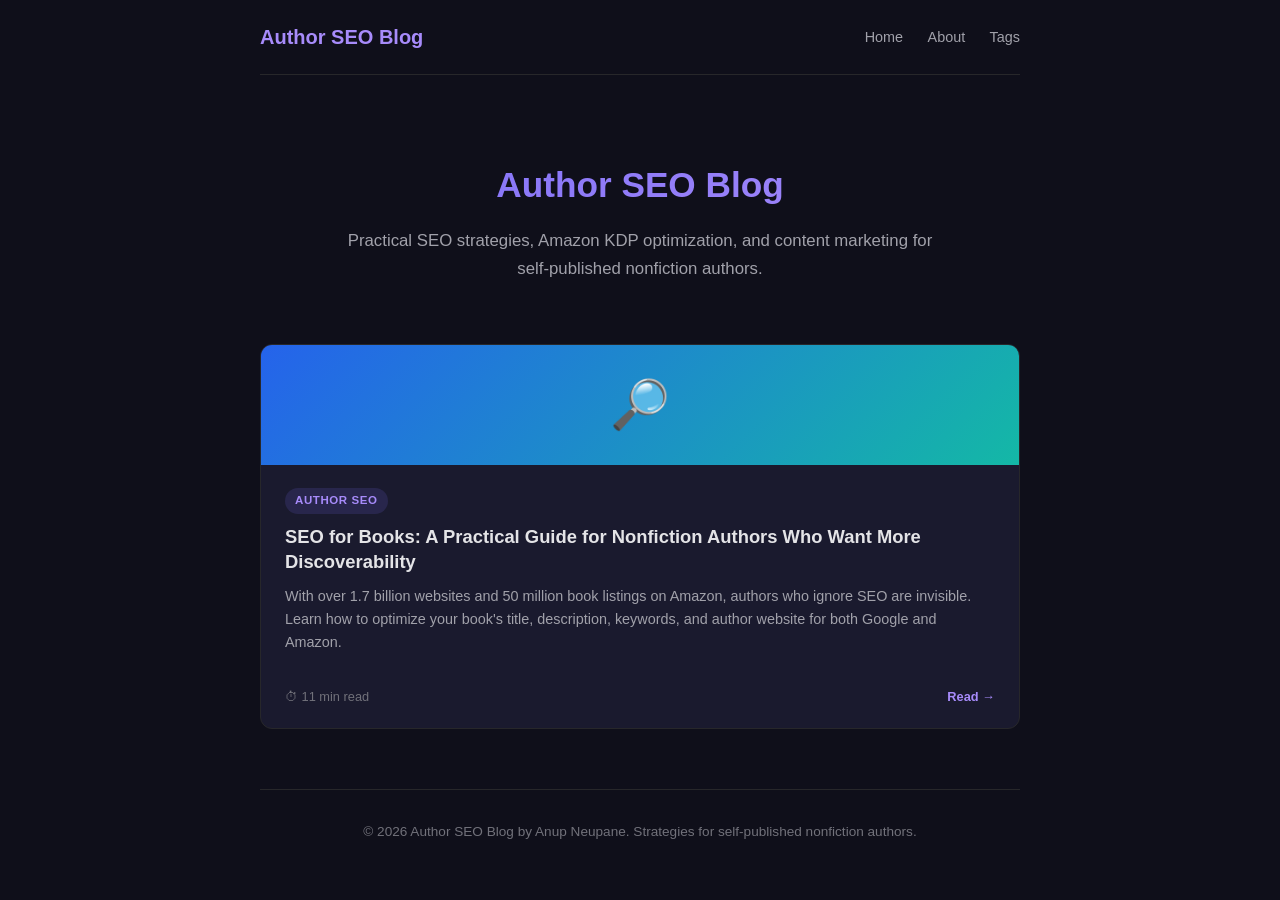
==== index.html @ a501ca28 "📝 [2026-07-01] "SEO for Books: A Practical Guide for Nonfiction Authors" — 3234w | KW: seo for books" ====
<!DOCTYPE html>
<html lang="en">
<head>
<meta charset="UTF-8">
<meta name="viewport" content="width=device-width, initial-scale=1.0">
<title>Author SEO Blog — Strategies for Self-Published Nonfiction Authors</title>
<meta name="description" content="Practical SEO strategies, Amazon KDP optimization, and content marketing for self-published nonfiction authors. Rank on Google, dominate Amazon search, and build authority.">
<link rel="stylesheet" href="/assets/css/styles.css">
<link rel="canonical" href="https://anupneupne.github.io">

<script type="application/ld+json">
{
  "@context": "https://schema.org",
  "@type": "WebSite",
  "name": "Author SEO Blog",
  "url": "https://anupneupne.github.io",
  "description": "Practical SEO strategies, Amazon KDP optimization, and content marketing for self-published nonfiction authors.",
  "author": {
    "@type": "Person",
    "name": "Anup Neupane"
  },
  "potentialAction": {
    "@type": "SearchAction",
    "target": {
      "@type": "EntryPoint",
      "urlTemplate": "https://anupneupne.github.io/tags.html?q={search_term_string}"
    },
    "query-input": "required name=search_term_string"
  }
}
</script>
</head>
<body>
<nav class="navbar">
  <a href="/" class="nav-brand">Author SEO Blog</a>
  <div class="nav-links">
    <a href="/">Home</a>
    <a href="/about.html">About</a>
    <a href="/tags.html">Tags</a>
  </div>
</nav>

<main>
<header class="site-header">
  <h1>Author SEO Blog</h1>
  <p>Practical SEO strategies, Amazon KDP optimization, and content marketing for self-published nonfiction authors.</p>
</header>

<div class="post-grid">
  <a href="posts/seo-for-books.html" class="post-card" style="text-decoration:none;color:inherit;">
    <div class="card-thumb" style="background:linear-gradient(135deg,#2563EB,#14B8A6)">🔎</div>
    <div class="card-body">
      <div class="post-meta"><span class="tag">Author SEO</span></div>
      <h3>SEO for Books: A Practical Guide for Nonfiction Authors Who Want More Discoverability</h3>
      <p>With over 1.7 billion websites and 50 million book listings on Amazon, authors who ignore SEO are invisible. Learn how to optimize your book's title, description, keywords, and author website for both Google and Amazon.</p>
    </div>
    <div class="card-footer">
      <span class="read-time">⏱ 11 min read</span>
      <span class="read-more">Read →</span>
    </div>
  </a>
</div>
</main>

<footer class="site-footer">
  <p>&copy; 2026 Author SEO Blog by Anup Neupane. Strategies for self-published nonfiction authors.</p>
</footer>
</body>
</html>
---- assets/css/styles.css ----
:root {
  --bg: #0f0f1a;
  --bg2: #1a1a2e;
  --text: #e4e4e7;
  --text2: #a1a1aa;
  --text3: #71717a;
  --accent: #7c6ef7;
  --accent2: #a78bfa;
  --border: #27272a;
  --radius: 12px;
  --radius-sm: 8px;
  --font-sans: -apple-system, BlinkMacSystemFont, 'Segoe UI', Roboto, sans-serif;
  --font-serif: Georgia, 'Times New Roman', serif;
  --warning: #fbbf24;
}

* { margin: 0; padding: 0; box-sizing: border-box; }

body {
  background: var(--bg);
  color: var(--text);
  font-family: var(--font-sans);
  line-height: 1.7;
  max-width: 800px;
  margin: 0 auto;
  padding: 0 20px;
}

/* Navbar */
.navbar {
  display: flex;
  justify-content: space-between;
  align-items: center;
  padding: 20px 0;
  border-bottom: 1px solid var(--border);
  margin-bottom: 40px;
}
.nav-brand {
  font-size: 1.25rem;
  font-weight: 700;
  color: var(--accent2);
  text-decoration: none;
}
.nav-links a {
  color: var(--text2);
  text-decoration: none;
  margin-left: 20px;
  font-size: .9rem;
}
.nav-links a:hover { color: var(--accent2); }

/* Site Header */
.site-header {
  text-align: center;
  padding: 40px 0 60px;
}
.site-header h1 {
  font-size: 2.2rem;
  margin-bottom: 12px;
  background: linear-gradient(135deg, var(--accent), var(--accent2));
  -webkit-background-clip: text;
  -webkit-text-fill-color: transparent;
  background-clip: text;
}
.site-header p {
  color: var(--text2);
  font-size: 1.05rem;
  max-width: 600px;
  margin: 0 auto;
}

/* Post Grid */
.post-grid {
  display: grid;
  gap: 24px;
  padding-bottom: 60px;
}

/* Post Card */
.post-card {
  display: block;
  background: var(--bg2);
  border: 1px solid var(--border);
  border-radius: var(--radius);
  overflow: hidden;
  transition: transform .2s, border-color .2s;
}
.post-card:hover {
  transform: translateY(-2px);
  border-color: var(--accent);
}
.card-thumb {
  height: 120px;
  display: flex;
  align-items: center;
  justify-content: center;
  font-size: 3rem;
}
.card-body {
  padding: 20px 24px;
}
.card-body .post-meta {
  margin-bottom: 10px;
}
.card-body h3 {
  font-size: 1.15rem;
  line-height: 1.4;
  margin-bottom: 10px;
  color: var(--text);
}
.card-body p {
  font-size: .9rem;
  color: var(--text2);
  line-height: 1.6;
}
.card-footer {
  display: flex;
  justify-content: space-between;
  align-items: center;
  padding: 12px 24px 20px;
  font-size: .8rem;
  color: var(--text3);
}
.read-more { color: var(--accent2); font-weight: 600; }

/* Tags */
.tag {
  display: inline-block;
  padding: 3px 10px;
  border-radius: 20px;
  font-size: .72rem;
  font-weight: 600;
  text-transform: uppercase;
  letter-spacing: .05em;
  background: rgba(124,110,247,.15);
  color: var(--accent2);
}
.tag.green { background: rgba(34,197,94,.15); color: #4ade80; }
.tag.orange { background: rgba(251,146,60,.15); color: #fb923c; }
.tag.pink { background: rgba(236,72,153,.15); color: #f472b6; }

/* Post Article */
.post-article {
  padding: 20px 0 60px;
}
.post-header {
  margin-bottom: 32px;
}
.post-header .post-meta {
  display: flex;
  gap: 16px;
  align-items: center;
  margin-bottom: 16px;
  font-size: .85rem;
  color: var(--text3);
}
.post-header h1 {
  font-size: 2rem;
  line-height: 1.3;
  margin-bottom: 12px;
  color: var(--text);
}
.author-row {
  font-size: .9rem;
  color: var(--text2);
}
.author-row a {
  color: var(--accent2);
  text-decoration: none;
}

/* Article Body */
.post-article h2 {
  font-size: 1.4rem;
  margin-top: 40px;
  margin-bottom: 16px;
  color: var(--text);
  line-height: 1.3;
}
.post-article h3 {
  font-size: 1.1rem;
  margin-top: 24px;
  margin-bottom: 12px;
  color: var(--text);
}
.post-article p {
  font-size: 1rem;
  line-height: 1.8;
  margin-bottom: 16px;
  color: var(--text);
}
.post-article strong {
  color: #fff;
  font-weight: 600;
}
.post-article a {
  color: var(--accent2);
  text-decoration: underline;
}
.post-article ol, .post-article ul {
  margin: 16px 0 16px 24px;
}
.post-article li {
  margin-bottom: 10px;
  line-height: 1.7;
  color: var(--text);
}
.post-article .conclusion {
  margin-top: 40px;
  padding: 20px;
  background: var(--bg2);
  border-radius: var(--radius-sm);
  border-left: 4px solid var(--accent);
  font-size: 1rem;
  line-height: 1.8;
}

/* TL;DR Box */
.tldr-box {
  background: linear-gradient(135deg, rgba(124,110,247,.08), rgba(167,139,250,.04));
  border: 1px solid rgba(124,110,247,.3);
  border-left: 4px solid var(--accent);
  border-radius: var(--radius-sm);
  padding: 20px 24px;
  margin: 28px 0;
  font-family: var(--font-sans);
}
.tldr-label {
  font-size: .75rem; font-weight: 700; text-transform: uppercase;
  letter-spacing: .1em; color: var(--accent2); margin-bottom: 12px;
}
.tldr-box ul { margin: 0 0 14px 16px; }
.tldr-box li { font-size: .93rem; margin-bottom: 6px; color: var(--text); line-height: 1.5; }
.tldr-answer {
  border-top: 1px solid var(--border); padding-top: 12px; margin-top: 4px;
  font-size: .92rem; color: var(--text2); line-height: 1.6;
}
.tldr-answer strong { color: var(--accent2); }

/* Quick Answer */
.quick-answer {
  background: rgba(74,222,128,.06);
  border: 1px solid rgba(74,222,128,.2);
  border-radius: var(--radius-sm);
  padding: 16px 20px; margin: 20px 0;
  font-family: var(--font-sans);
}
.qa-label { font-size: .75rem; font-weight: 700; text-transform: uppercase;
  letter-spacing: .08em; color: #4ade80; margin-bottom: 8px; }
.quick-answer p { font-size: .95rem; line-height: 1.65; color: var(--text); margin: 0; }

/* Facts Table */
.facts-table { background: var(--bg2); border: 1px solid var(--border); border-radius: var(--radius-sm); padding: 16px 20px; margin: 28px 0; font-family: var(--font-sans); overflow-x: auto; }
.facts-label { font-size: .75rem; font-weight: 700; text-transform: uppercase; letter-spacing: .08em; color: var(--warning); margin-bottom: 12px; }
.facts-table table { width: 100%; border-collapse: collapse; font-size: .88rem; }
.facts-table th { text-align: left; color: var(--text3); font-weight: 600; font-size: .78rem; text-transform: uppercase; letter-spacing: .05em; padding: 6px 10px; border-bottom: 1px solid var(--border); }
.facts-table td { padding: 10px; color: var(--text); border-bottom: 1px solid var(--border); line-height: 1.5; vertical-align: top; }
.facts-table tr:last-child td { border-bottom: none; }
.facts-table td:first-child { font-weight: 600; color: #fff; width: 55%; }

/* Callout */
.callout {
  background: rgba(124,110,247,.06);
  border: 1px solid rgba(124,110,247,.2);
  border-left: 4px solid var(--accent);
  border-radius: var(--radius-sm);
  padding: 16px 20px;
  margin: 24px 0;
}
.callout p { font-size: .92rem; color: var(--text); margin: 0; line-height: 1.6; }

/* FAQ */
.faq-item { border: 1px solid var(--border); border-radius: var(--radius-sm); margin-bottom: 12px; overflow: hidden; }
.faq-q { font-family: var(--font-sans); font-size: 1rem; font-weight: 700; color: var(--text); padding: 16px 20px; margin: 0; background: var(--bg2); border-bottom: 1px solid var(--border); }
.faq-a { padding: 16px 20px; }
.faq-a p { font-family: var(--font-sans); font-size: .93rem; color: var(--text2); margin: 0; line-height: 1.7; }

/* Footer */
.site-footer {
  border-top: 1px solid var(--border);
  padding: 30px 0;
  text-align: center;
  font-size: .85rem;
  color: var(--text3);
}
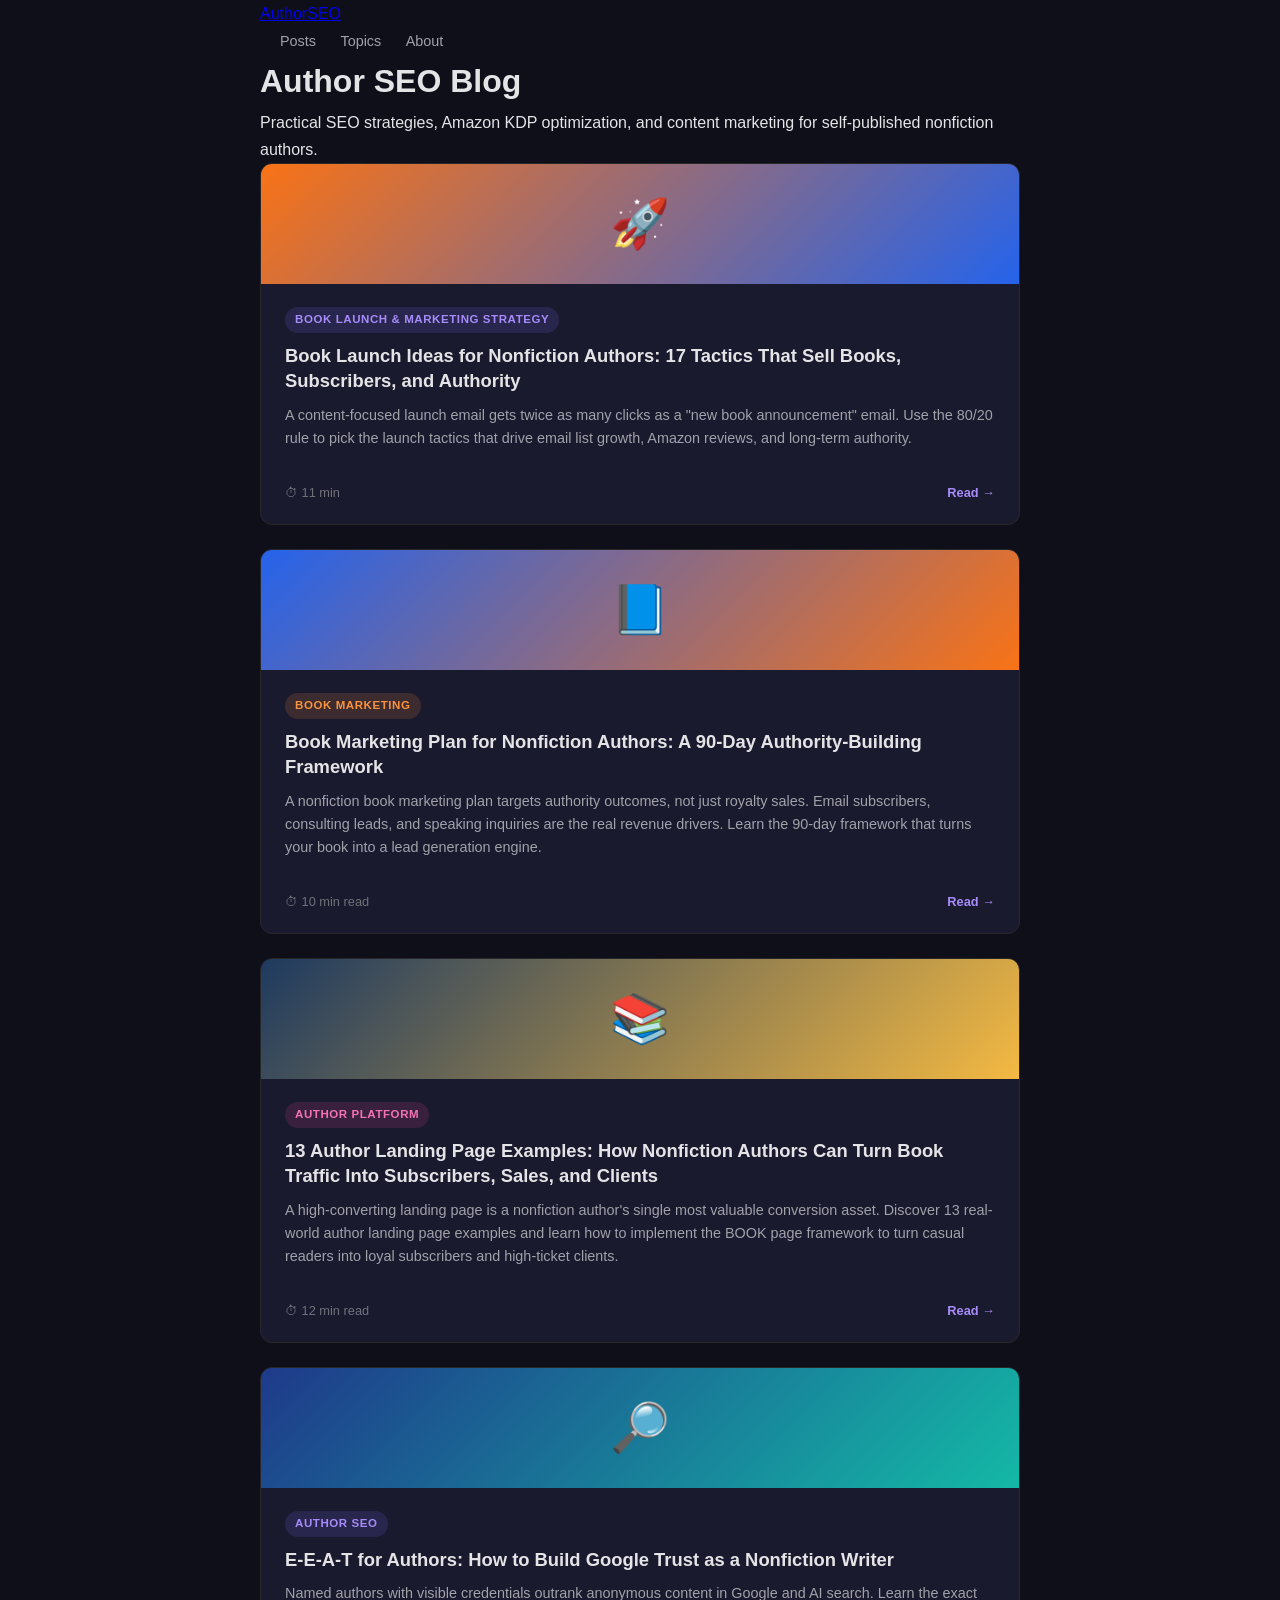
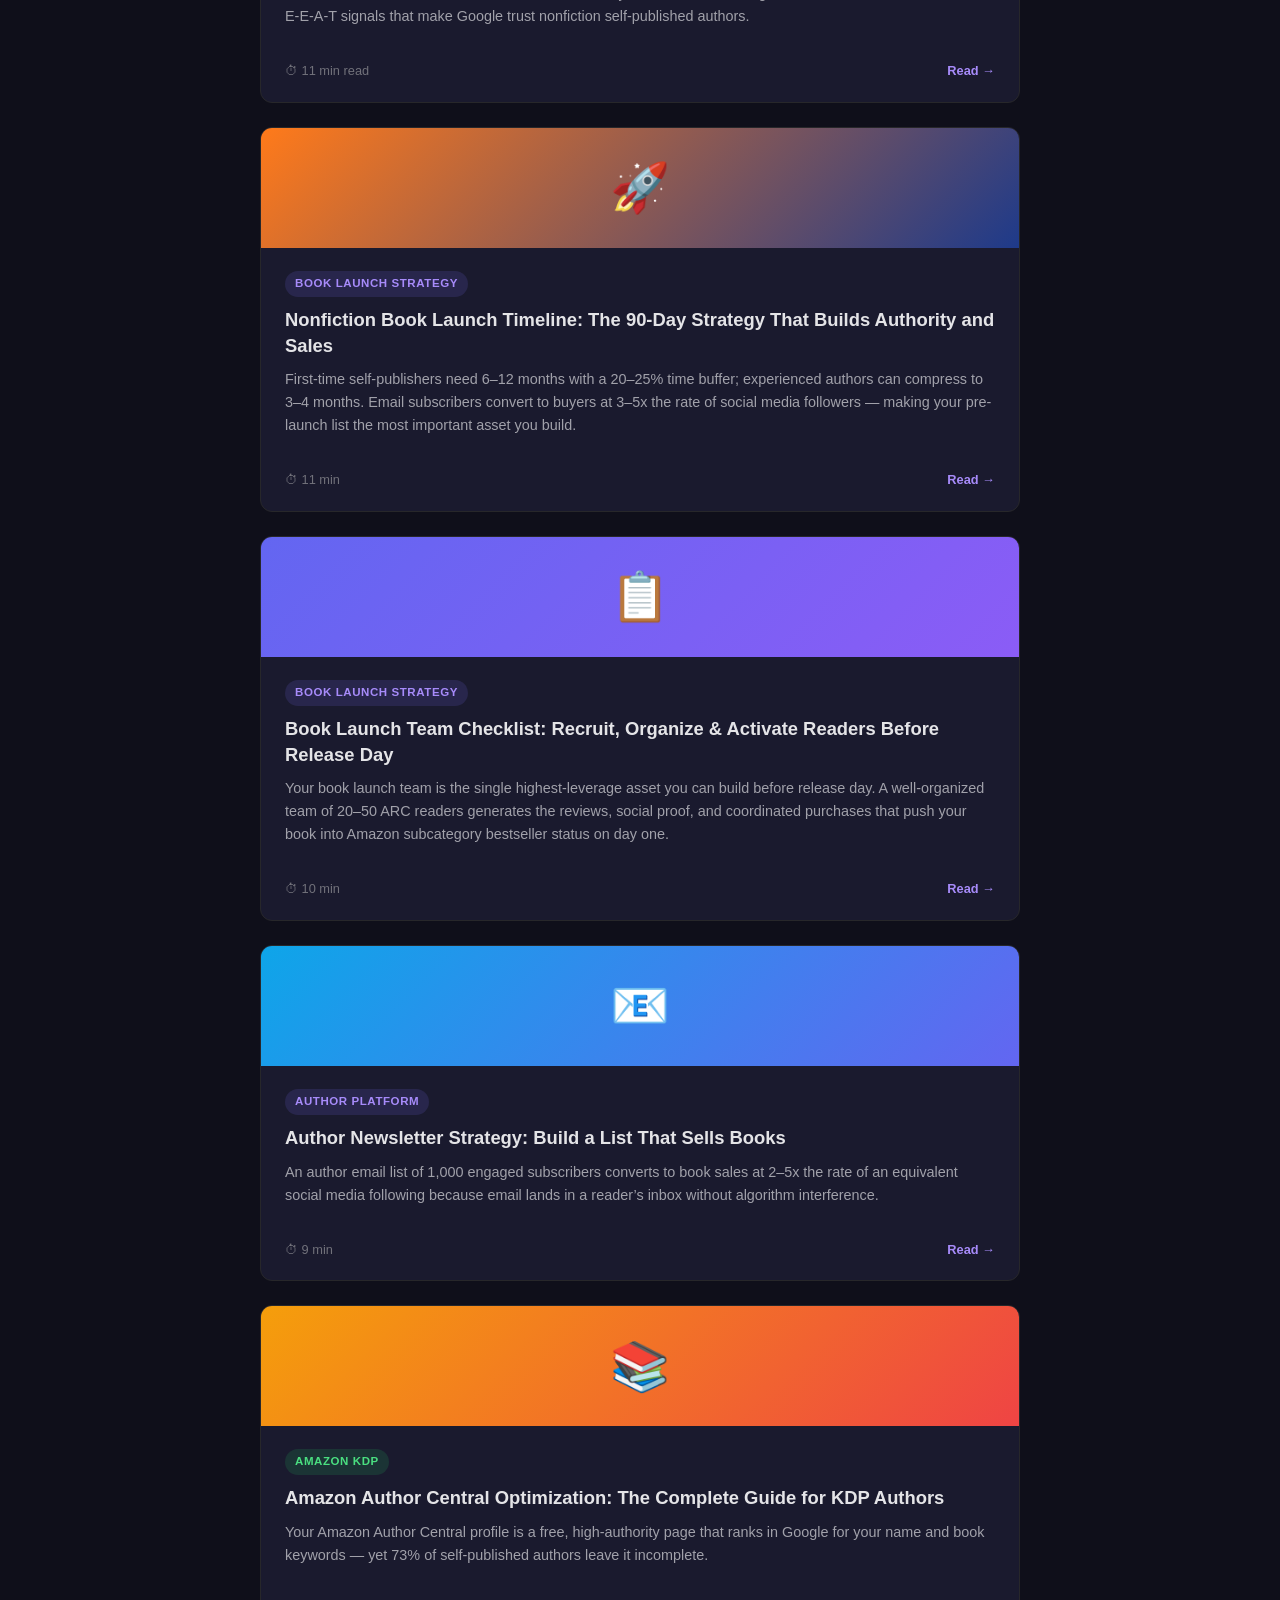
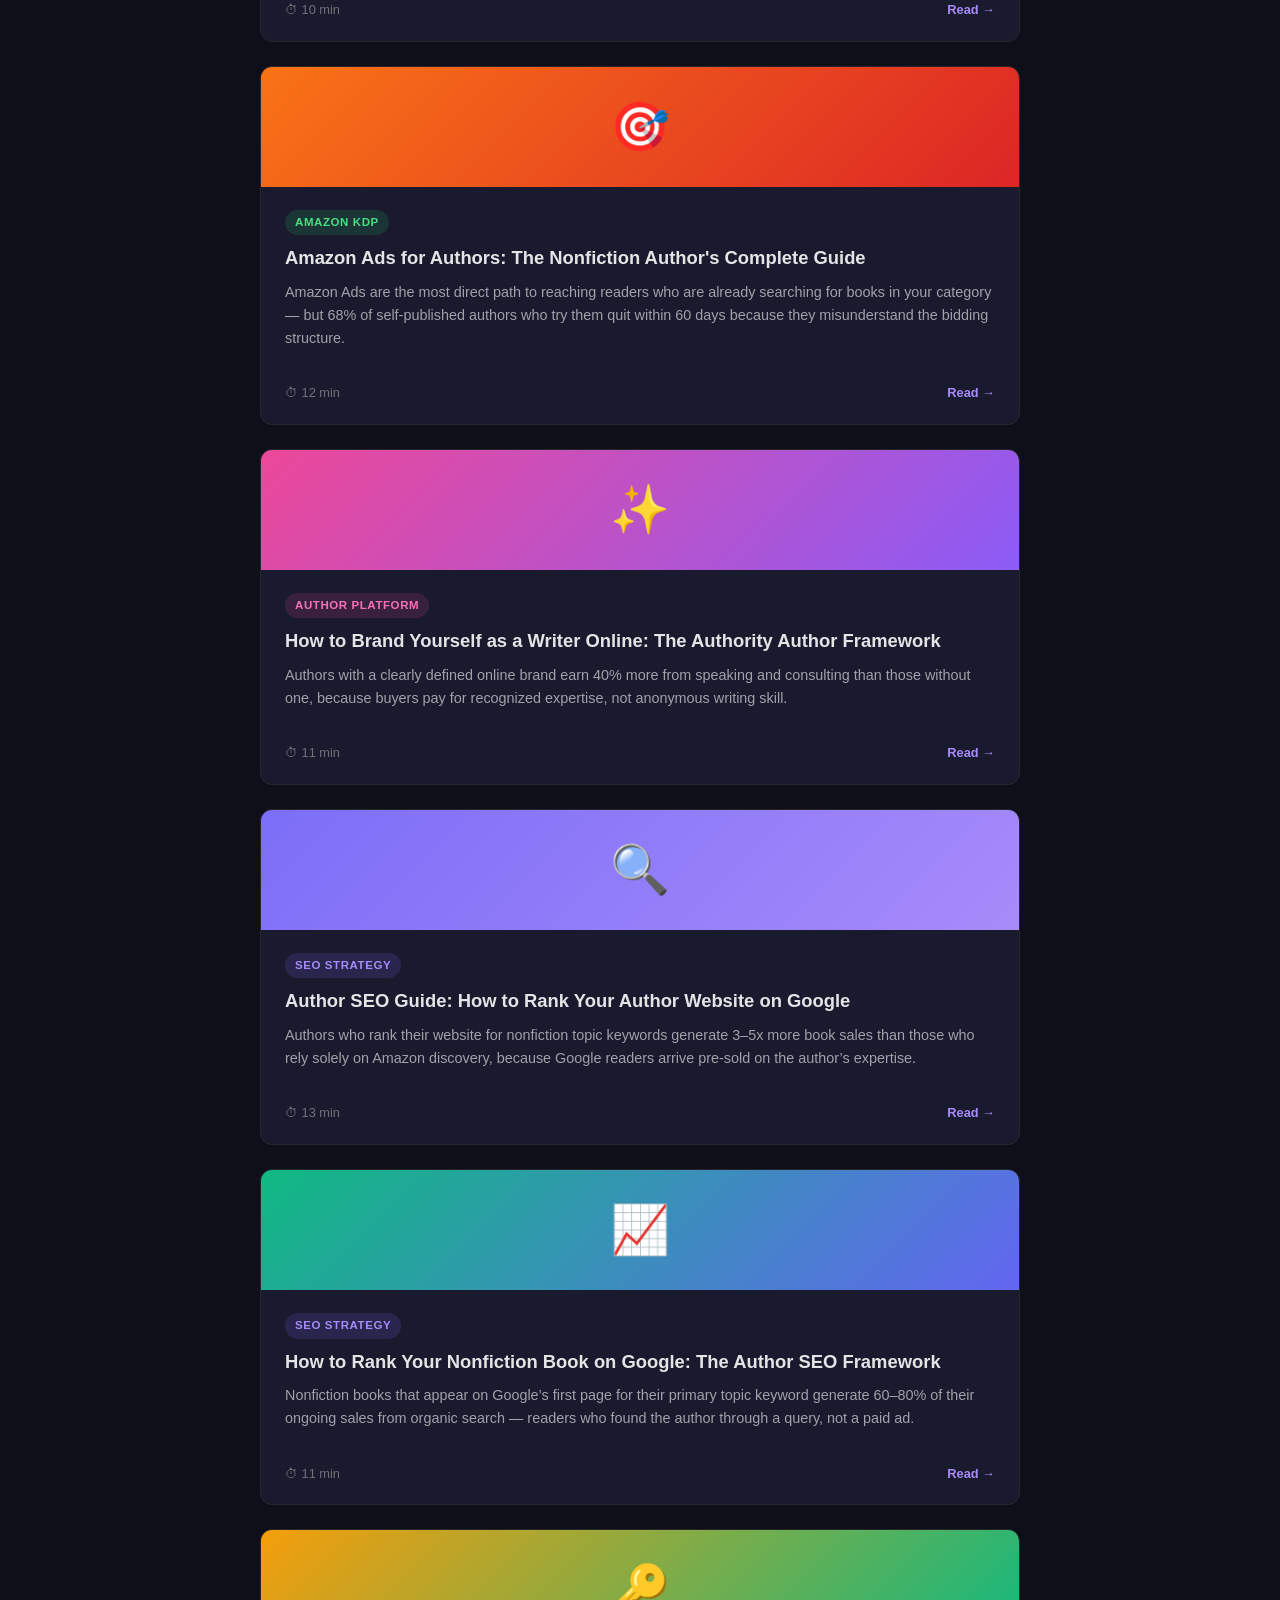
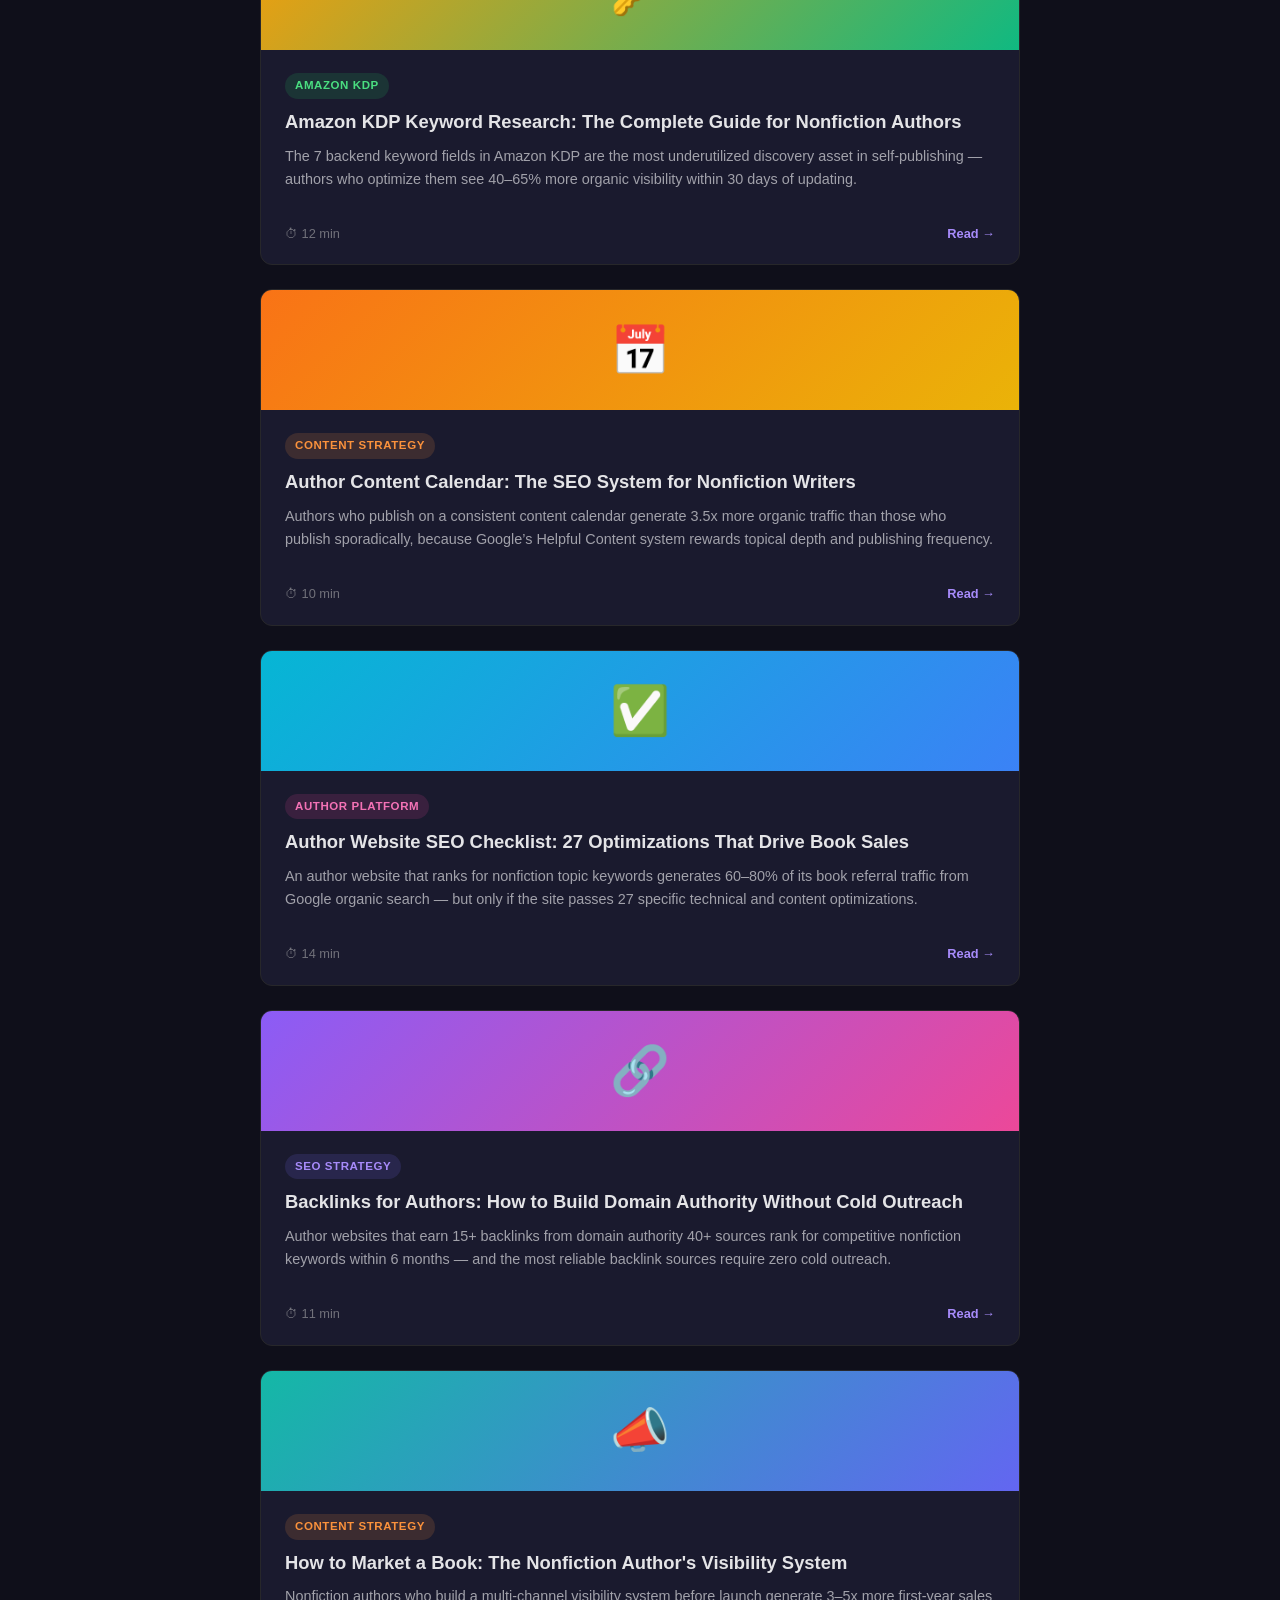
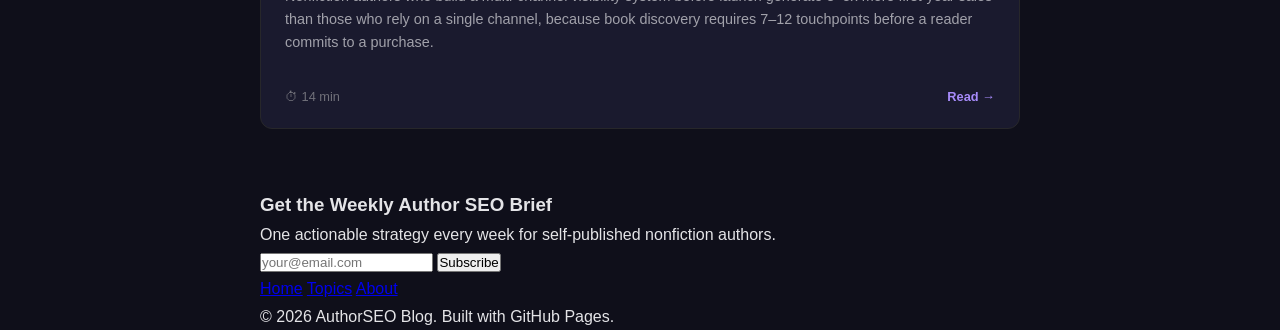
==== commit 000e8283: "📝 [2026-07-03] Update index.html with book launch ideas post card" ====
--- a/index.html
+++ b/index.html
@@ -1,69 +1,262 @@
 <!DOCTYPE html>
 <html lang="en">
 <head>
-<meta charset="UTF-8">
-<meta name="viewport" content="width=device-width, initial-scale=1.0">
-<title>Author SEO Blog — Strategies for Self-Published Nonfiction Authors</title>
-<meta name="description" content="Practical SEO strategies, Amazon KDP optimization, and content marketing for self-published nonfiction authors. Rank on Google, dominate Amazon search, and build authority.">
-<link rel="stylesheet" href="/assets/css/styles.css">
-<link rel="canonical" href="https://anupneupne.github.io">
-
-<script type="application/ld+json">
-{
-  "@context": "https://schema.org",
-  "@type": "WebSite",
-  "name": "Author SEO Blog",
-  "url": "https://anupneupne.github.io",
-  "description": "Practical SEO strategies, Amazon KDP optimization, and content marketing for self-published nonfiction authors.",
-  "author": {
-    "@type": "Person",
-    "name": "Anup Neupane"
-  },
-  "potentialAction": {
-    "@type": "SearchAction",
-    "target": {
-      "@type": "EntryPoint",
-      "urlTemplate": "https://anupneupne.github.io/tags.html?q={search_term_string}"
-    },
-    "query-input": "required name=search_term_string"
-  }
-}
-</script>
+  <meta charset="UTF-8">
+  <meta name="viewport" content="width=device-width, initial-scale=1.0">
+  <title>Author SEO Blog &#8212; High-Quality Content for Self-Published Authors</title>
+  <meta name="description" content="Practical SEO strategies, publishing tips, and marketing insights for nonfiction self-published authors building long-term authority online.">
+  <meta property="og:title" content="Author SEO Blog">
+  <meta property="og:description" content="Practical SEO strategies for self-published authors.">
+  <meta property="og:type" content="website">
+  <link rel="preconnect" href="https://fonts.googleapis.com">
+  <link rel="preconnect" href="https://fonts.gstatic.com" crossorigin>
+  <link href="https://fonts.googleapis.com/css2?family=Inter:wght@400;500;600;700;800&family=Merriweather:ital,wght@0,400;0,700;1,400&display=swap" rel="stylesheet">
+  <link rel="stylesheet" href="assets/css/styles.css">
 </head>
 <body>
-<nav class="navbar">
-  <a href="/" class="nav-brand">Author SEO Blog</a>
-  <div class="nav-links">
-    <a href="/">Home</a>
-    <a href="/about.html">About</a>
-    <a href="/tags.html">Tags</a>
+<nav class="site-nav">
+  <div class="nav-inner">
+    <a href="index.html" class="nav-logo">Author<span>SEO</span></a>
+    <div class="nav-links">
+      <a href="index.html">Posts</a>
+      <a href="tags.html">Topics</a>
+      <a href="about.html">About</a>
+    </div>
   </div>
 </nav>
+<header class="site-hero">
+  <div class="hero-inner">
+    <h1>Author SEO Blog</h1>
+    <p>Practical SEO strategies, Amazon KDP optimization, and content marketing for self-published nonfiction authors.</p>
+  </div>
+</header>
+<main>
+  <div class="post-grid">
+<a href="posts/book-launch-ideas-nonfiction-authors.html" class="post-card" style="text-decoration:none;color:inherit;">
+  <div class="card-thumb" style="background:linear-gradient(135deg,#F97316,#2563EB)">🚀</div>
+  <div class="card-body">
+    <div class="post-meta"><span class="tag ">Book Launch & Marketing Strategy</span></div>
+    <h3>Book Launch Ideas for Nonfiction Authors: 17 Tactics That Sell Books, Subscribers, and Authority</h3>
+    <p>A content-focused launch email gets twice as many clicks as a "new book announcement" email. Use the 80/20 rule to pick the launch tactics that drive email list growth, Amazon reviews, and long-term authority.</p>
+  </div>
+  <div class="card-footer">
+    <span class="read-time">⏱ 11 min</span>
+    <span class="read-more">Read →</span>
+  </div>
+</a>
 
-<main>
-<header class="site-header">
-  <h1>Author SEO Blog</h1>
-  <p>Practical SEO strategies, Amazon KDP optimization, and content marketing for self-published nonfiction authors.</p>
-</header>
-
-<div class="post-grid">
-  <a href="posts/seo-for-books.html" class="post-card" style="text-decoration:none;color:inherit;">
-    <div class="card-thumb" style="background:linear-gradient(135deg,#2563EB,#14B8A6)">🔎</div>
-    <div class="card-body">
-      <div class="post-meta"><span class="tag">Author SEO</span></div>
-      <h3>SEO for Books: A Practical Guide for Nonfiction Authors Who Want More Discoverability</h3>
-      <p>With over 1.7 billion websites and 50 million book listings on Amazon, authors who ignore SEO are invisible. Learn how to optimize your book's title, description, keywords, and author website for both Google and Amazon.</p>
-    </div>
-    <div class="card-footer">
-      <span class="read-time">⏱ 11 min read</span>
-      <span class="read-more">Read →</span>
-    </div>
-  </a>
+        <a href="posts/book-marketing-plan-nonfiction-authors.html" class="post-card" style="text-decoration:none;color:inherit;">
+          <div class="card-thumb" style="background:linear-gradient(135deg,#2563EB,#F97316)">📘</div>
+          <div class="card-body">
+            <div class="post-meta"><span class="tag orange">Book Marketing</span></div>
+            <h3>Book Marketing Plan for Nonfiction Authors: A 90-Day Authority-Building Framework</h3>
+            <p>A nonfiction book marketing plan targets authority outcomes, not just royalty sales. Email subscribers, consulting leads, and speaking inquiries are the real revenue drivers. Learn the 90-day framework that turns your book into a lead generation engine.</p>
+          </div>
+          <div class="card-footer">
+            <span class="read-time">⏱ 10 min read</span>
+            <span class="read-more">Read →</span>
+          </div>
+        </a>
+        <a href="posts/author-landing-page-examples.html" class="post-card" style="text-decoration:none;color:inherit;">
+          <div class="card-thumb" style="background:linear-gradient(135deg,#1E3A5F,#F4B942)">📚</div>
+          <div class="card-body">
+            <div class="post-meta"><span class="tag pink">Author Platform</span></div>
+            <h3>13 Author Landing Page Examples: How Nonfiction Authors Can Turn Book Traffic Into Subscribers, Sales, and Clients</h3>
+            <p>A high-converting landing page is a nonfiction author's single most valuable conversion asset. Discover 13 real-world author landing page examples and learn how to implement the BOOK page framework to turn casual readers into loyal subscribers and high-ticket clients.</p>
+          </div>
+          <div class="card-footer">
+            <span class="read-time">⏱ 12 min read</span>
+            <span class="read-more">Read →</span>
+          </div>
+        </a>
+    <a href="posts/eeat-for-authors.html" class="post-card" style="text-decoration:none;color:inherit;">
+          <div class="card-thumb" style="background:linear-gradient(135deg,#1E3A8A,#14B8A6)">🔎</div>
+          <div class="card-body">
+            <div class="post-meta"><span class="tag">Author SEO</span></div>
+            <h3>E-E-A-T for Authors: How to Build Google Trust as a Nonfiction Writer</h3>
+            <p>Named authors with visible credentials outrank anonymous content in Google and AI search. Learn the exact E-E-A-T signals that make Google trust nonfiction self-published authors.</p>
+          </div>
+          <div class="card-footer">
+            <span class="read-time">⏱ 11 min read</span>
+            <span class="read-more">Read →</span>
+          </div>
+        </a>
+        <a href="posts/nonfiction-book-launch-timeline.html" class="post-card" style="text-decoration:none;color:inherit;">
+      <div class="card-thumb" style="background:linear-gradient(135deg,#FF7A1A,#1E3A8A)">🚀</div>
+      <div class="card-body">
+        <div class="post-meta"><span class="tag">Book Launch Strategy</span></div>
+        <h3>Nonfiction Book Launch Timeline: The 90-Day Strategy That Builds Authority and Sales</h3>
+        <p>First-time self-publishers need 6–12 months with a 20–25% time buffer; experienced authors can compress to 3–4 months. Email subscribers convert to buyers at 3–5x the rate of social media followers — making your pre-launch list the most important asset you build.</p>
+      </div>
+      <div class="card-footer">
+        <span class="read-time">⏱ 11 min</span>
+        <span class="read-more">Read →</span>
+      </div>
+    </a>
+    <a href="posts/book-launch-team-checklist.html" class="post-card" style="text-decoration:none;color:inherit;">
+      <div class="card-thumb" style="background:linear-gradient(135deg,#6366f1,#8b5cf6)">📋</div>
+      <div class="card-body">
+        <div class="post-meta"><span class="tag">Book Launch Strategy</span></div>
+        <h3>Book Launch Team Checklist: Recruit, Organize &amp; Activate Readers Before Release Day</h3>
+        <p>Your book launch team is the single highest-leverage asset you can build before release day. A well-organized team of 20–50 ARC readers generates the reviews, social proof, and coordinated purchases that push your book into Amazon subcategory bestseller status on day one.</p>
+      </div>
+      <div class="card-footer">
+        <span class="read-time">⏱ 10 min</span>
+        <span class="read-more">Read →</span>
+      </div>
+    </a>
+    <a href="posts/author-newsletter-strategy.html" class="post-card" style="text-decoration:none;color:inherit;">
+      <div class="card-thumb" style="background:linear-gradient(135deg,#0ea5e9,#6366f1)">📧</div>
+      <div class="card-body">
+        <div class="post-meta"><span class="tag">Author Platform</span></div>
+        <h3>Author Newsletter Strategy: Build a List That Sells Books</h3>
+        <p>An author email list of 1,000 engaged subscribers converts to book sales at 2–5x the rate of an equivalent social media following because email lands in a reader’s inbox without algorithm interference.</p>
+      </div>
+      <div class="card-footer">
+        <span class="read-time">⏱ 9 min</span>
+        <span class="read-more">Read →</span>
+      </div>
+    </a>
+    <a href="posts/amazon-author-central-optimization.html" class="post-card" style="text-decoration:none;color:inherit;">
+      <div class="card-thumb" style="background:linear-gradient(135deg,#f59e0b,#ef4444)">📚</div>
+      <div class="card-body">
+        <div class="post-meta"><span class="tag green">Amazon KDP</span></div>
+        <h3>Amazon Author Central Optimization: The Complete Guide for KDP Authors</h3>
+        <p>Your Amazon Author Central profile is a free, high-authority page that ranks in Google for your name and book keywords — yet 73% of self-published authors leave it incomplete.</p>
+      </div>
+      <div class="card-footer">
+        <span class="read-time">⏱ 10 min</span>
+        <span class="read-more">Read →</span>
+      </div>
+    </a>
+    <a href="posts/amazon-ads-for-authors.html" class="post-card" style="text-decoration:none;color:inherit;">
+      <div class="card-thumb" style="background:linear-gradient(135deg,#f97316,#dc2626)">🎯</div>
+      <div class="card-body">
+        <div class="post-meta"><span class="tag green">Amazon KDP</span></div>
+        <h3>Amazon Ads for Authors: The Nonfiction Author's Complete Guide</h3>
+        <p>Amazon Ads are the most direct path to reaching readers who are already searching for books in your category — but 68% of self-published authors who try them quit within 60 days because they misunderstand the bidding structure.</p>
+      </div>
+      <div class="card-footer">
+        <span class="read-time">⏱ 12 min</span>
+        <span class="read-more">Read →</span>
+      </div>
+    </a>
+    <a href="posts/how-to-brand-yourself-as-a-writer-online.html" class="post-card" style="text-decoration:none;color:inherit;">
+      <div class="card-thumb" style="background:linear-gradient(135deg,#ec4899,#8b5cf6)">✨</div>
+      <div class="card-body">
+        <div class="post-meta"><span class="tag pink">Author Platform</span></div>
+        <h3>How to Brand Yourself as a Writer Online: The Authority Author Framework</h3>
+        <p>Authors with a clearly defined online brand earn 40% more from speaking and consulting than those without one, because buyers pay for recognized expertise, not anonymous writing skill.</p>
+      </div>
+      <div class="card-footer">
+        <span class="read-time">⏱ 11 min</span>
+        <span class="read-more">Read →</span>
+      </div>
+    </a>
+    <a href="posts/author-seo-guide.html" class="post-card" style="text-decoration:none;color:inherit;">
+      <div class="card-thumb" style="background:linear-gradient(135deg,#7c6ef7,#a78bfa)">🔍</div>
+      <div class="card-body">
+        <div class="post-meta"><span class="tag">SEO Strategy</span></div>
+        <h3>Author SEO Guide: How to Rank Your Author Website on Google</h3>
+        <p>Authors who rank their website for nonfiction topic keywords generate 3–5x more book sales than those who rely solely on Amazon discovery, because Google readers arrive pre-sold on the author’s expertise.</p>
+      </div>
+      <div class="card-footer">
+        <span class="read-time">⏱ 13 min</span>
+        <span class="read-more">Read →</span>
+      </div>
+    </a>
+    <a href="posts/how-to-rank-nonfiction-book-google.html" class="post-card" style="text-decoration:none;color:inherit;">
+      <div class="card-thumb" style="background:linear-gradient(135deg,#10b981,#6366f1)">📈</div>
+      <div class="card-body">
+        <div class="post-meta"><span class="tag">SEO Strategy</span></div>
+        <h3>How to Rank Your Nonfiction Book on Google: The Author SEO Framework</h3>
+        <p>Nonfiction books that appear on Google’s first page for their primary topic keyword generate 60–80% of their ongoing sales from organic search — readers who found the author through a query, not a paid ad.</p>
+      </div>
+      <div class="card-footer">
+        <span class="read-time">⏱ 11 min</span>
+        <span class="read-more">Read →</span>
+      </div>
+    </a>
+    <a href="posts/amazon-kdp-keyword-research-guide.html" class="post-card" style="text-decoration:none;color:inherit;">
+      <div class="card-thumb" style="background:linear-gradient(135deg,#f59e0b,#10b981)">🔑</div>
+      <div class="card-body">
+        <div class="post-meta"><span class="tag green">Amazon KDP</span></div>
+        <h3>Amazon KDP Keyword Research: The Complete Guide for Nonfiction Authors</h3>
+        <p>The 7 backend keyword fields in Amazon KDP are the most underutilized discovery asset in self-publishing — authors who optimize them see 40–65% more organic visibility within 30 days of updating.</p>
+      </div>
+      <div class="card-footer">
+        <span class="read-time">⏱ 12 min</span>
+        <span class="read-more">Read →</span>
+      </div>
+    </a>
+    <a href="posts/author-content-calendar-seo.html" class="post-card" style="text-decoration:none;color:inherit;">
+      <div class="card-thumb" style="background:linear-gradient(135deg,#f97316,#eab308)">📅</div>
+      <div class="card-body">
+        <div class="post-meta"><span class="tag orange">Content Strategy</span></div>
+        <h3>Author Content Calendar: The SEO System for Nonfiction Writers</h3>
+        <p>Authors who publish on a consistent content calendar generate 3.5x more organic traffic than those who publish sporadically, because Google’s Helpful Content system rewards topical depth and publishing frequency.</p>
+      </div>
+      <div class="card-footer">
+        <span class="read-time">⏱ 10 min</span>
+        <span class="read-more">Read →</span>
+      </div>
+    </a>
+    <a href="posts/author-website-seo-checklist.html" class="post-card" style="text-decoration:none;color:inherit;">
+      <div class="card-thumb" style="background:linear-gradient(135deg,#06b6d4,#3b82f6)">✅</div>
+      <div class="card-body">
+        <div class="post-meta"><span class="tag pink">Author Platform</span></div>
+        <h3>Author Website SEO Checklist: 27 Optimizations That Drive Book Sales</h3>
+        <p>An author website that ranks for nonfiction topic keywords generates 60–80% of its book referral traffic from Google organic search — but only if the site passes 27 specific technical and content optimizations.</p>
+      </div>
+      <div class="card-footer">
+        <span class="read-time">⏱ 14 min</span>
+        <span class="read-more">Read →</span>
+      </div>
+    </a>
+    <a href="posts/backlinks-for-authors.html" class="post-card" style="text-decoration:none;color:inherit;">
+      <div class="card-thumb" style="background:linear-gradient(135deg,#8b5cf6,#ec4899)">🔗</div>
+      <div class="card-body">
+        <div class="post-meta"><span class="tag">SEO Strategy</span></div>
+        <h3>Backlinks for Authors: How to Build Domain Authority Without Cold Outreach</h3>
+        <p>Author websites that earn 15+ backlinks from domain authority 40+ sources rank for competitive nonfiction keywords within 6 months — and the most reliable backlink sources require zero cold outreach.</p>
+      </div>
+      <div class="card-footer">
+        <span class="read-time">⏱ 11 min</span>
+        <span class="read-more">Read →</span>
+      </div>
+    </a>
+    <a href="posts/how-to-market-a-book.html" class="post-card" style="text-decoration:none;color:inherit;">
+      <div class="card-thumb" style="background:linear-gradient(135deg,#14b8a6,#6366f1)">📣</div>
+      <div class="card-body">
+        <div class="post-meta"><span class="tag orange">Content Strategy</span></div>
+        <h3>How to Market a Book: The Nonfiction Author's Visibility System</h3>
+        <p>Nonfiction authors who build a multi-channel visibility system before launch generate 3–5x more first-year sales than those who rely on a single channel, because book discovery requires 7–12 touchpoints before a reader commits to a purchase.</p>
+      </div>
+      <div class="card-footer">
+        <span class="read-time">⏱ 14 min</span>
+        <span class="read-more">Read →</span>
+      </div>
+    </a>
+  </div>
+</main>
+<div class="newsletter-box">
+  <div class="newsletter-inner">
+    <h3>Get the Weekly Author SEO Brief</h3>
+    <p>One actionable strategy every week for self-published nonfiction authors.</p>
+    <form class="newsletter-form">
+      <input type="email" placeholder="your@email.com">
+      <button type="submit" class="btn">Subscribe</button>
+    </form>
+  </div>
 </div>
-</main>
-
-<footer class="site-footer">
-  <p>&copy; 2026 Author SEO Blog by Anup Neupane. Strategies for self-published nonfiction authors.</p>
+<footer>
+  <div class="footer-links">
+    <a href="index.html">Home</a>
+    <a href="tags.html">Topics</a>
+    <a href="about.html">About</a>
+  </div>
+  <p>&copy; 2026 AuthorSEO Blog. Built with GitHub Pages.</p>
 </footer>
+<script src="assets/js/main.js"></script>
 </body>
 </html>
